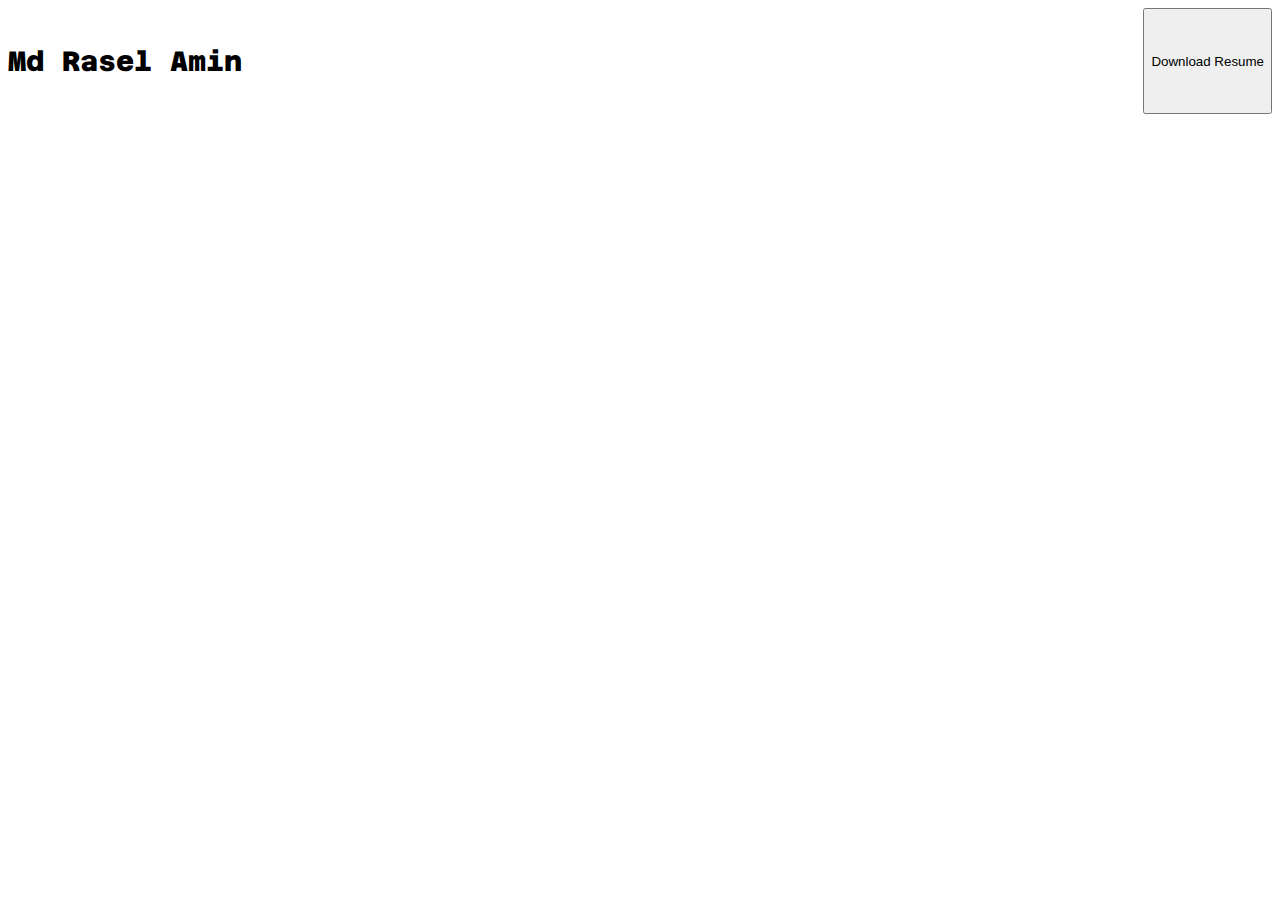
==== index.html @ bca52b72 "first commit" ====
<!DOCTYPE html>
<html lang="en">
<head>
    <meta charset="UTF-8">
    <meta name="viewport" content="width=device-width, initial-scale=1.0">
    <title>First Assignment by programming hero</title>
    <link rel="preconnect" href="https://fonts.googleapis.com">
<link rel="preconnect" href="https://fonts.gstatic.com" crossorigin>
<link href="https://fonts.googleapis.com/css2?family=Azeret+Mono:ital,wght@0,100..900;1,100..900&display=swap" rel="stylesheet">
<link rel="stylesheet" href="style/style.css">
</head>
<body class="azeret-mono-style">
    <div class="header-part-1">
        <h4>Md Rasel Amin</h4>
        <input type="button" value="Download Resume">
    </div>
    
</body>
</html>
---- style/style.css ----
.azeret-mono-style {
  font-family: Azeret Mono, monospace;
  font-optical-sizing: auto;
  
  font-style: normal;
}
/* header style start */
.header-part-1 {
    display: flex;
    justify-content: space-between;
}

.header-part-1>h4 {
    font-weight: 800;
    font-size: 28px;
}
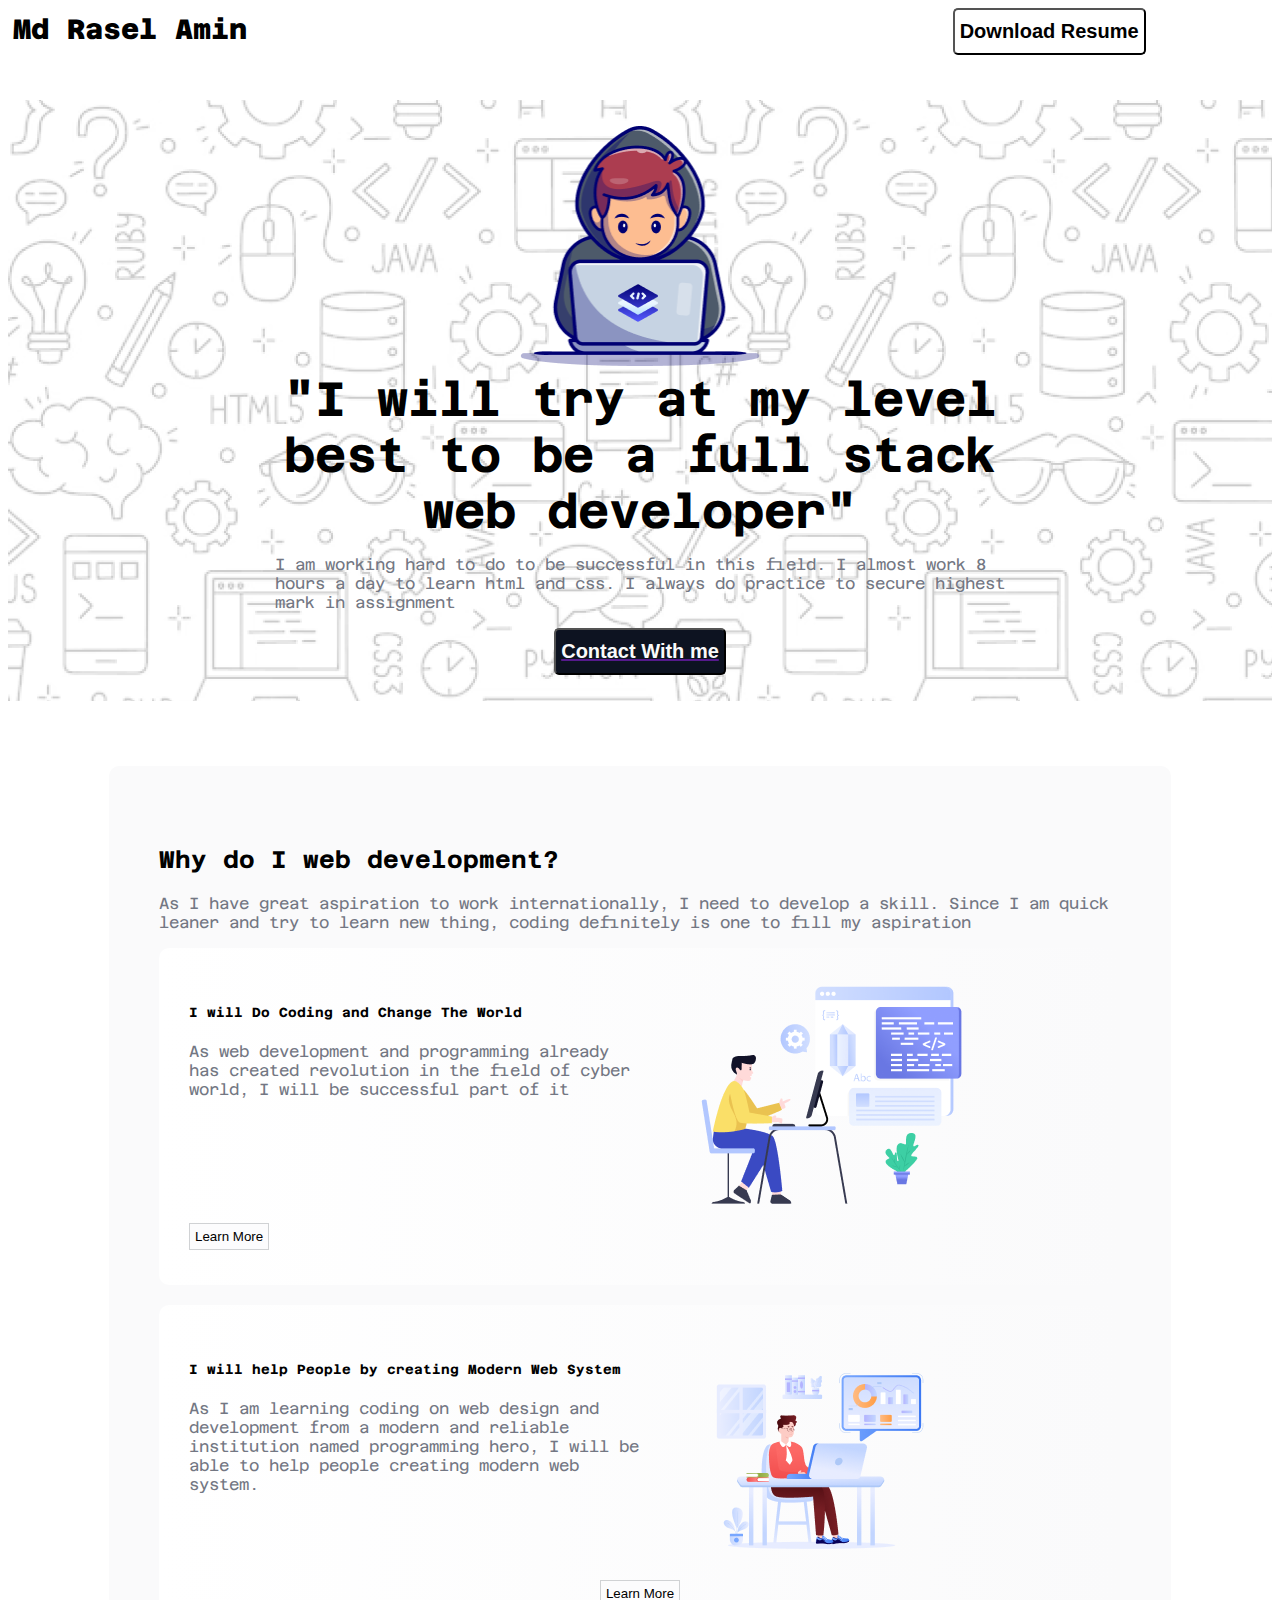
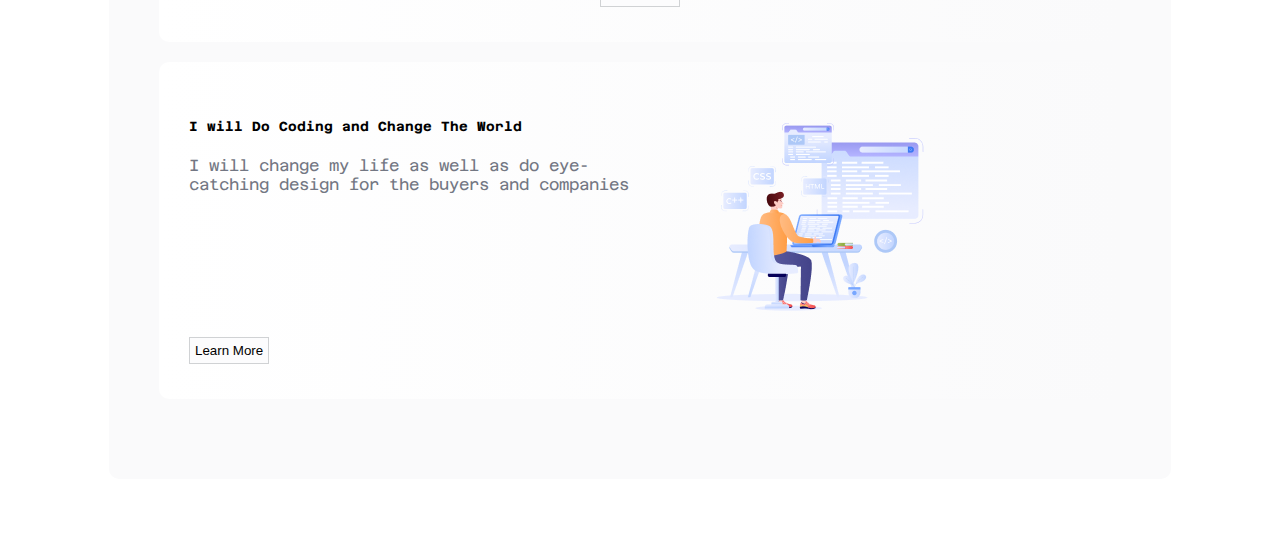
==== commit fa1cc523: "Added header and main section" ====
--- a/index.html
+++ b/index.html
@@ -10,10 +10,61 @@
 <link rel="stylesheet" href="style/style.css">
 </head>
 <body class="azeret-mono-style">
-    <div class="header-part-1">
-        <h4>Md Rasel Amin</h4>
-        <input type="button" value="Download Resume">
-    </div>
+    <header>
+        <div class="header-part-1">
+            <h4>Md Rasel Amin</h4>
+            <button>Download Resume</button>
+        </div>
+        <section class="header-main-section">
+            <div class="img-and-content-container">
+                <img style="align-items: center;" src="images/Group.png" alt="">
+            <h2>"I will try at my level best to be a full stack web developer"</h2>
+            <p class="common-description">I am working hard to do to be successful in this field. I almost work 8 hours a day to learn html and css. I always do practice to secure highest mark in assignment</p>
+            <a href=""><button>Contact With me</button></a>
+            </div>
+        </section>
+    </header>
+    <main>
+        <div class="main-purpose-coding">
+            <div class="heading-of-coding-purpose-description">
+                <h2>Why do I web development?</h2>
+                <p class="common-description">As I have great aspiration to work internationally, I need to develop a skill. Since I am quick leaner and try to learn new thing, coding definitely is one to fill my aspiration</p>
+                <div class="purpose-container">
+                    <div class="webdev-purpose-block">
+                        <div class="first-purpose">
+                            <div class="header-p-1">
+                                <h5>I will Do Coding and Change The World</h5>
+                        <p class="common-description">As web development and programming already has created revolution in the field of cyber world, I will be successful part of it </p>
+                            </div>
+                        <img src="images/Layer_1.png" alt="">
+                        </div>
+                        <button>Learn More</button>
+                    </div>
+                    <div class="webdev-purpose-block">
+                        <div class="second-purpose">
+                            <div class="header-p-2">
+                                <h5>I will help People by creating Modern Web System</h5>
+                        <p class="common-description">As I am learning coding on web design and development from a modern and reliable institution named programming hero, I will be able to help people creating modern web system.</p>
+                            </div>
+                        <img src="images/Group 3.png" alt="">
+                        </div>
+                        <button class="middle-button">Learn More</button>
+    
+                    </div>
+                    <div class="webdev-purpose-block">
+                        <div class="third-purpose">
+                            <div class="header-p-3">
+                                <h5>I will Do Coding and Change The World</h5>
+                        <p class="common-description">I will change my life as well as do eye-catching design for the buyers and companies</p>
+                            </div>
+                        <img src="images/Group 4.png" alt="">
+                        </div>
+                        <button>Learn More</button>
+                    </div>
+                </div>
+            </div>
+        </div>
+    </main>
     
 </body>
 </html>--- a/style/style.css
+++ b/style/style.css
@@ -6,8 +6,16 @@
   
   font-style: normal;
 }
+
+/* Shared style  */
+.common-description{
+    color: #737783;
+    font-weight: 400;
+    font-size: 16px;
+}
 /* header style start */
 .header-part-1 {
+    width: 90%;
     display: flex;
     justify-content: space-between;
 }
@@ -15,4 +23,91 @@
 .header-part-1>h4 {
     font-weight: 800;
     font-size: 28px;
+    margin: 5px;
 }
+
+.header-part-1>button {
+    font-weight: 600;
+    font-size: 20px;
+    background-color: #ffffff;
+    border-radius: 5px;
+    padding: 10px 5px;
+    border: 1px solod #cdcdcd;
+}
+
+.header-main-section {
+    background-image: url(../images/Hero-bg.png);
+}
+
+.img-and-content-container {
+    margin: 45px 241px;
+    justify-content: center;
+    padding: 26px;
+}
+
+    
+
+
+.img-and-content-container>img {
+  display: block;
+  margin: auto;
+  width: 240px;
+  height: 240px;
+}
+    
+.img-and-content-container>h2 {
+    font-weight: 800px;
+    font-size: 48px;
+    text-align: center;
+    margin: 5px;
+}
+
+.img-and-content-container button {
+    font-weight: 600;
+    font-size: 20px;
+    background-color: #0d1321;
+    border-radius: 5px;
+    padding: 10px 5px;
+    color: #fafafa;
+    margin: auto;
+    display: block;
+    
+}
+
+/* main style part start */
+
+.heading-of-coding-purpose-description {
+    background-color: #fafafb;
+    border-radius: 10px;
+    margin: 65px 101px;
+    padding: 60px 50px;
+
+}
+
+.webdev-purpose-block {
+    background-image: linear-gradient(to right, #ffffff, #fafafb) ;
+    margin-bottom: 20px;
+      border-radius: 10px;
+      padding: 35px 30px;
+}
+
+.first-purpose, .second-purpose, .third-purpose {
+    display: flex;
+    gap: 60px;  
+}
+
+.header-p-1, .header-p-2, .header-p-3 {
+    width: 50%;
+} 
+
+.webdev-purpose-block button {
+    border: 1px solid #d0d2d4;
+    background-color: #fcfcfd;
+    padding: 5px;
+}
+
+.middle-button {
+    display: block;
+    margin: auto;
+}
+
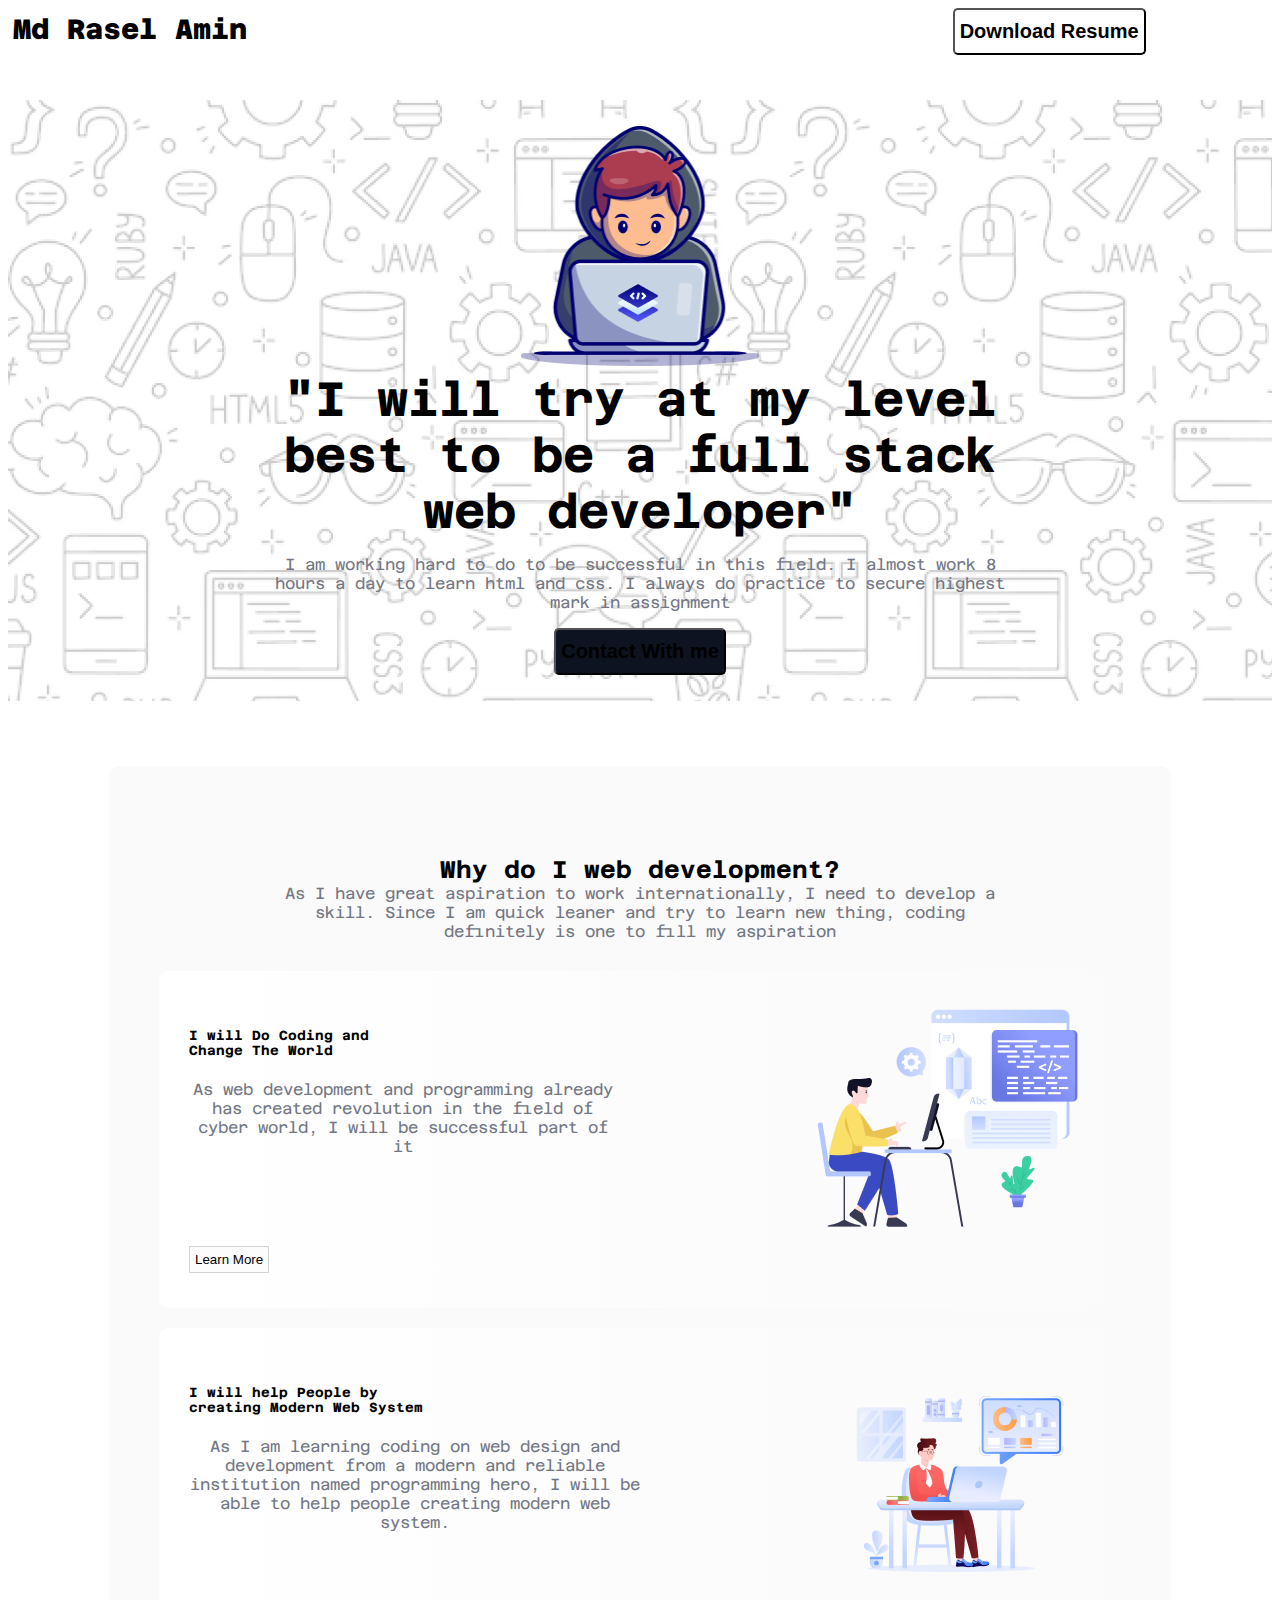
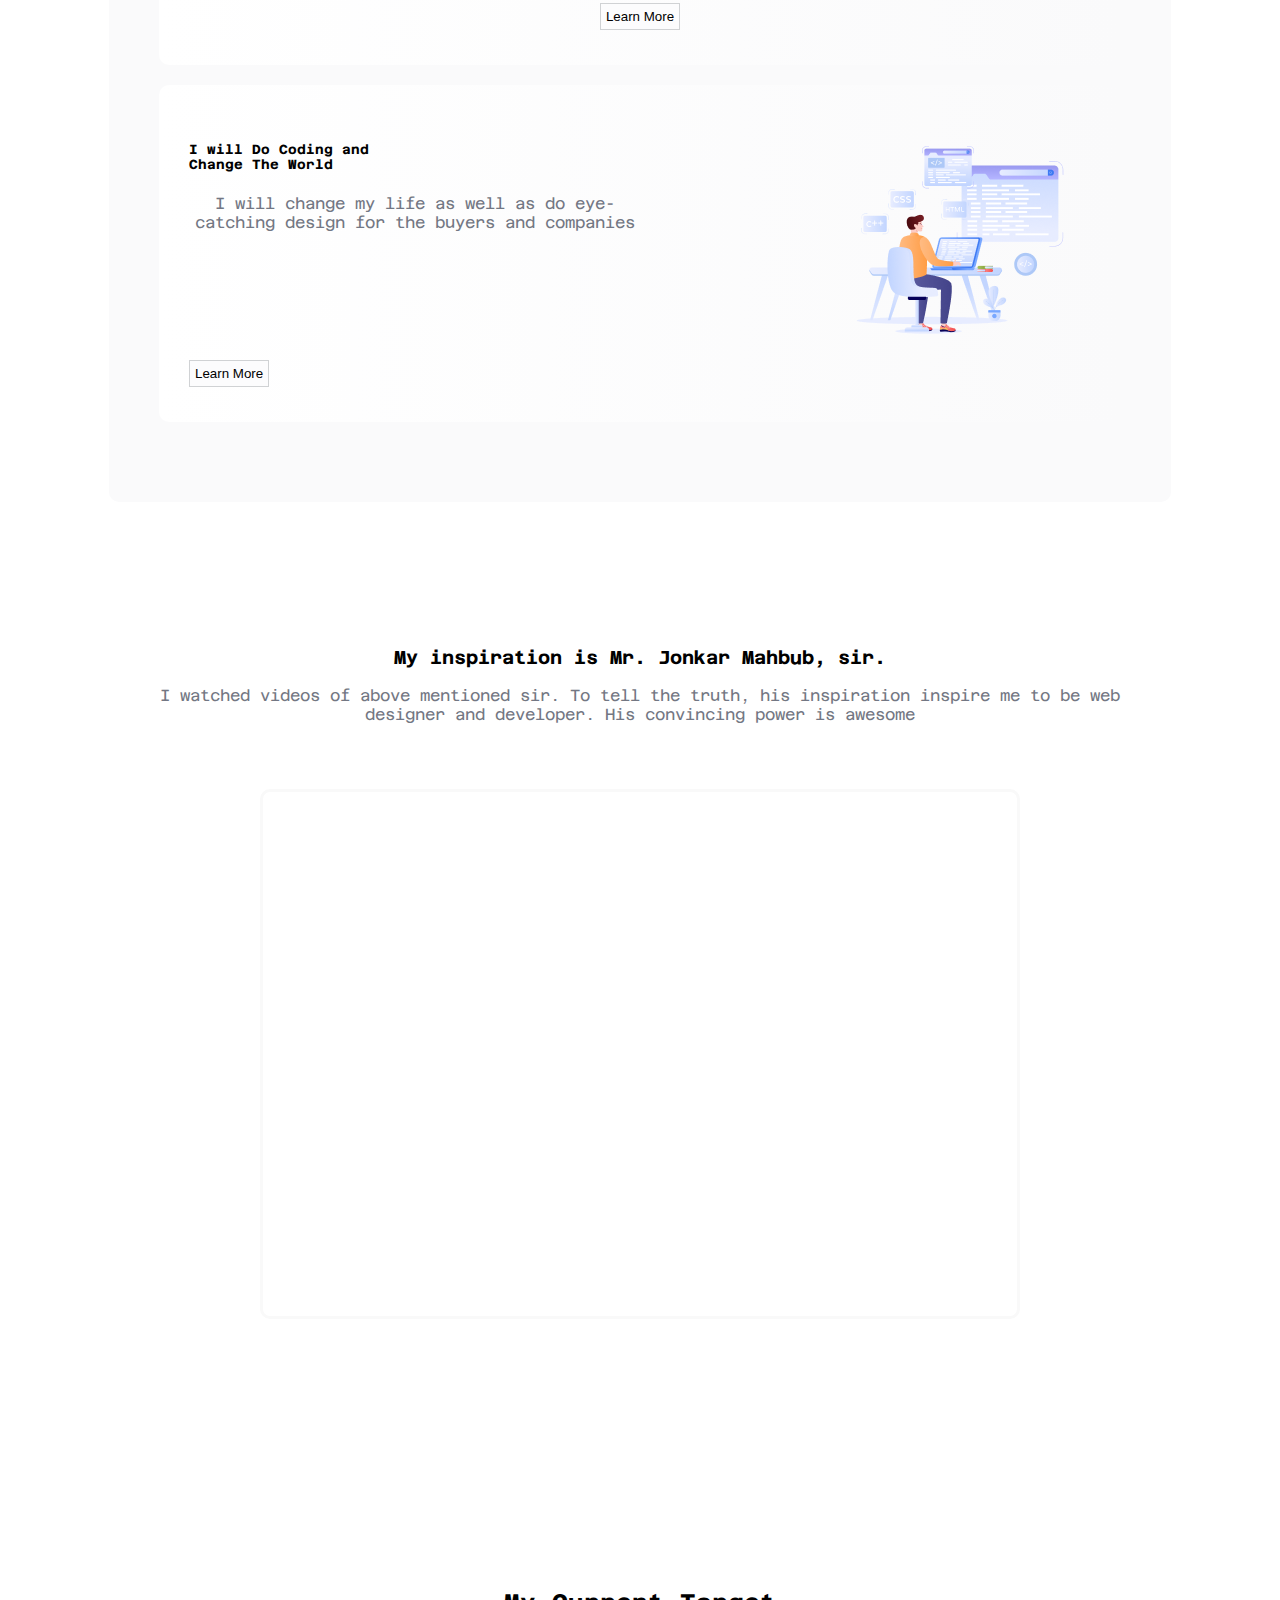
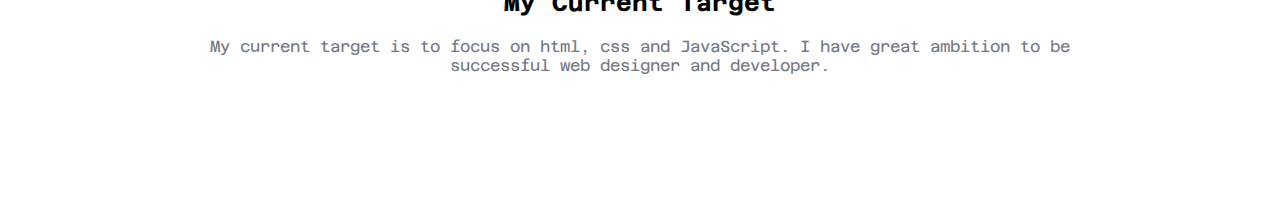
==== commit d437c81f: "git commit on design of video part and target" ====
--- a/index.html
+++ b/index.html
@@ -20,20 +20,22 @@
                 <img style="align-items: center;" src="images/Group.png" alt="">
             <h2>"I will try at my level best to be a full stack web developer"</h2>
             <p class="common-description">I am working hard to do to be successful in this field. I almost work 8 hours a day to learn html and css. I always do practice to secure highest mark in assignment</p>
-            <a href=""><button>Contact With me</button></a>
+            <a style="text-decoration: none;" href=""><button>Contact With me</button></a>
             </div>
         </section>
     </header>
     <main>
         <div class="main-purpose-coding">
             <div class="heading-of-coding-purpose-description">
-                <h2>Why do I web development?</h2>
+                <div class="main-heading-purpose">
+                    <h2>Why do I web development?</h2>
                 <p class="common-description">As I have great aspiration to work internationally, I need to develop a skill. Since I am quick leaner and try to learn new thing, coding definitely is one to fill my aspiration</p>
+                </div>
                 <div class="purpose-container">
                     <div class="webdev-purpose-block">
                         <div class="first-purpose">
                             <div class="header-p-1">
-                                <h5>I will Do Coding and Change The World</h5>
+                                <h5>I will Do Coding and <br> Change The World</h5>
                         <p class="common-description">As web development and programming already has created revolution in the field of cyber world, I will be successful part of it </p>
                             </div>
                         <img src="images/Layer_1.png" alt="">
@@ -43,7 +45,7 @@
                     <div class="webdev-purpose-block">
                         <div class="second-purpose">
                             <div class="header-p-2">
-                                <h5>I will help People by creating Modern Web System</h5>
+                                <h5>I will help People by <br> creating Modern Web System</h5>
                         <p class="common-description">As I am learning coding on web design and development from a modern and reliable institution named programming hero, I will be able to help people creating modern web system.</p>
                             </div>
                         <img src="images/Group 3.png" alt="">
@@ -54,7 +56,7 @@
                     <div class="webdev-purpose-block">
                         <div class="third-purpose">
                             <div class="header-p-3">
-                                <h5>I will Do Coding and Change The World</h5>
+                                <h5>I will Do Coding and <br> Change The World</h5>
                         <p class="common-description">I will change my life as well as do eye-catching design for the buyers and companies</p>
                             </div>
                         <img src="images/Group 4.png" alt="">
@@ -65,6 +67,21 @@
             </div>
         </div>
     </main>
-    
+    <section class="my-inspiration-part">
+        <div class="my-inspiration-header-p">
+            <h3>My inspiration is Mr. Jonkar Mahbub, sir.</h3>
+            <p class="common-description">I watched videos of above mentioned sir. To tell the truth, his inspiration inspire me to be web designer and developer. His convincing power is awesome</p>
+        </div>
+        <div class="video-part">
+            <iframe width="750" height="400" src="https://www.youtube-nocookie.com/embed/i4laq6e_B6U?si=8ZpZ2L2BCffNDbyk" title="YouTube video player" frameborder="0" allow="accelerometer; autoplay; clipboard-write; encrypted-media; gyroscope; picture-in-picture; web-share" referrerpolicy="strict-origin-when-cross-origin" allowfullscreen></iframe>
+        </div>
+
+    </section>
+    <section class="current-target">
+        <h2>My Current Target</h2>
+        <p class="common-description">My current target is to focus on html, css and JavaScript. I have great ambition to be successful web designer and developer.</p>
+
+
+    </section>
 </body>
 </html>--- a/style/style.css
+++ b/style/style.css
@@ -68,11 +68,12 @@
     background-color: #0d1321;
     border-radius: 5px;
     padding: 10px 5px;
-    color: #fafafa;
+    
     margin: auto;
     display: block;
     
 }
+
 
 /* main style part start */
 
@@ -93,7 +94,7 @@
 
 .first-purpose, .second-purpose, .third-purpose {
     display: flex;
-    gap: 60px;  
+    gap: 200px;  
 }
 
 .header-p-1, .header-p-2, .header-p-3 {
@@ -105,9 +106,69 @@
     background-color: #fcfcfd;
     padding: 5px;
 }
+.main-heading-purpose {
+    margin: 30px;
+
+}
+
+.main-heading-purpose h2 {
+    width: 60%;
+    margin: auto;
+    text-align: center;
+}
+.main-heading-purpose p {
+    width: 80%;
+    margin: auto;
+    text-align: center;
+}
+
 
 .middle-button {
     display: block;
     margin: auto;
 }
 
+/* main style part end */
+
+/* inspiration style part start */
+
+.my-inspiration-part {
+    border-radius: 10px;
+    margin: 65px 101px;
+    padding: 60px 50px;
+
+}
+
+.my-inspiration-header-p h3,p {
+    text-align: center;
+} 
+
+.video-part {
+    border-radius: 10px;
+    margin: 65px 101px;
+    padding: 60px 50px;
+    border: 3px solid #f9f9f9;
+}
+
+/* inspiration style part end */
+
+.current-target h2 {
+    text-align: center;
+}
+
+.current-target {
+    border-radius: 10px;
+    margin: 65px 101px;
+    padding: 60px 50px;
+    
+}
+
+.current-target p {
+    width: ;
+    text-align: center;
+
+}
+
+
+
+
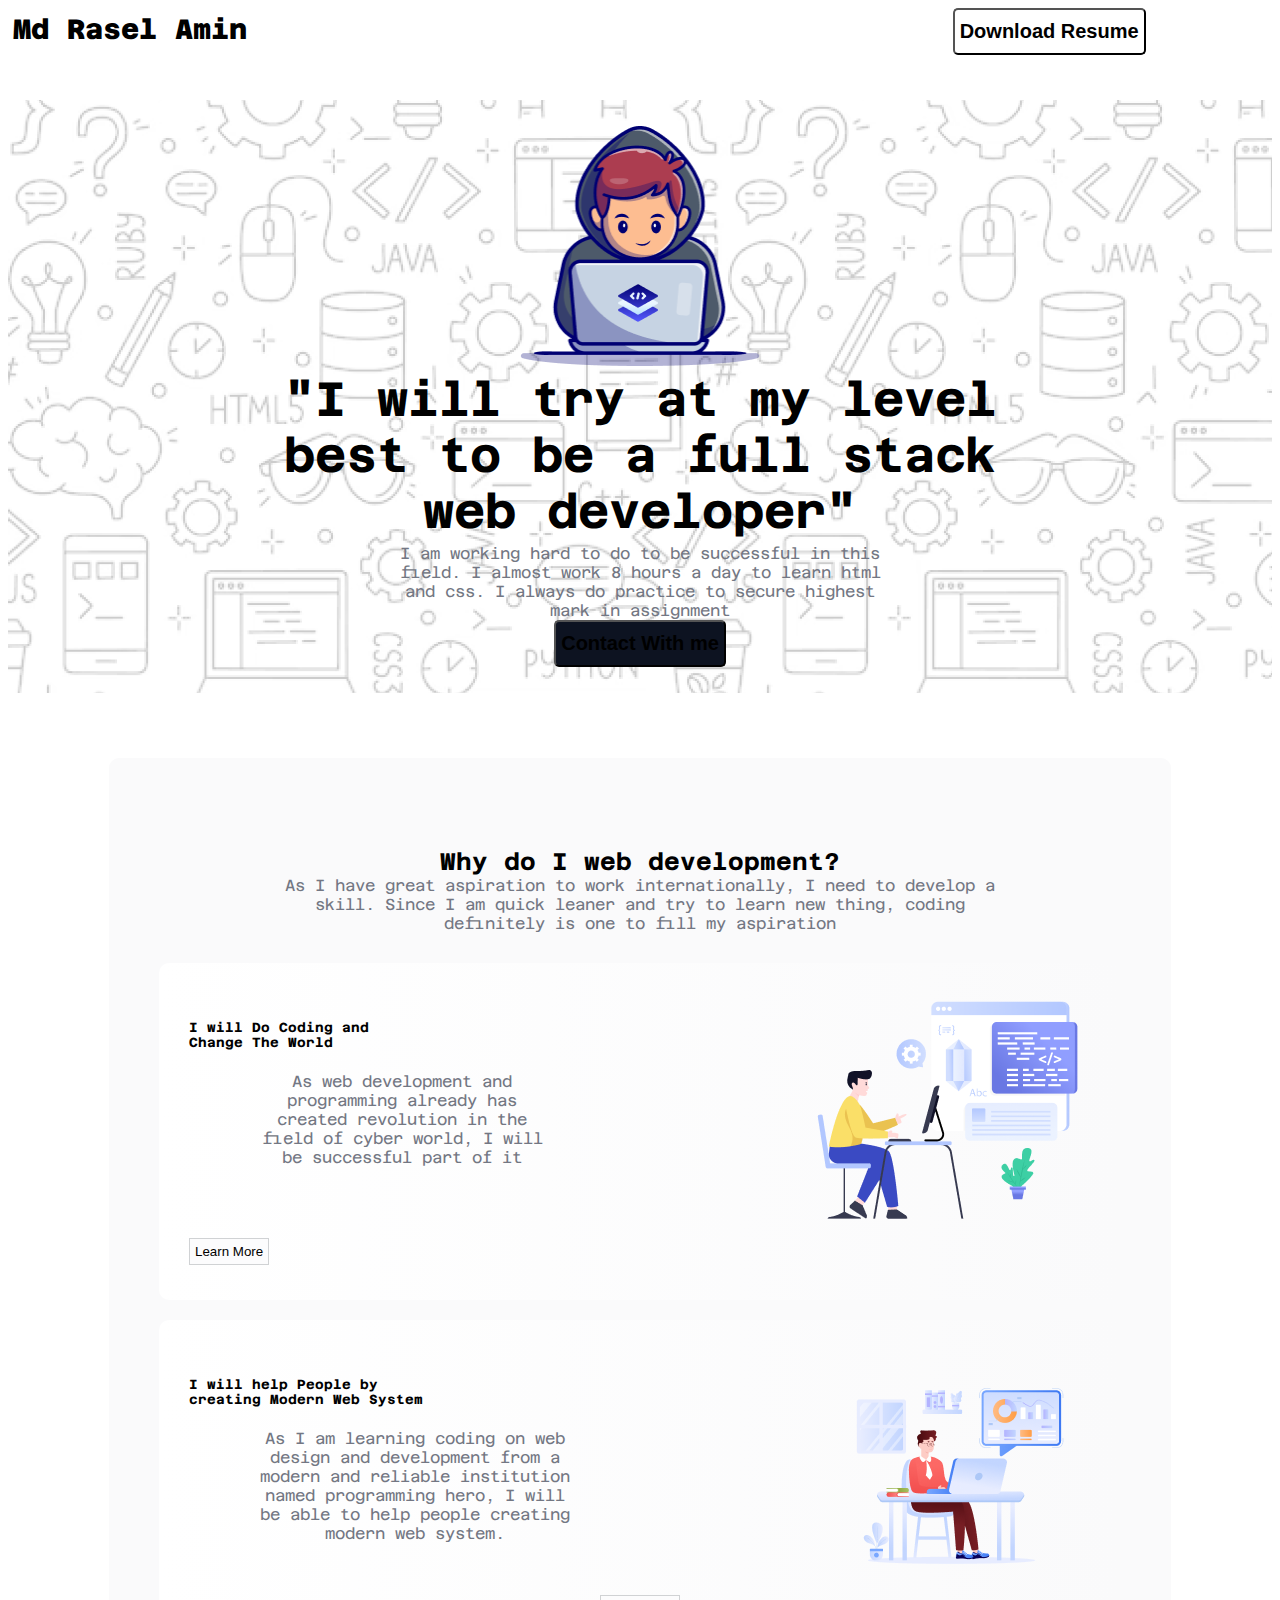
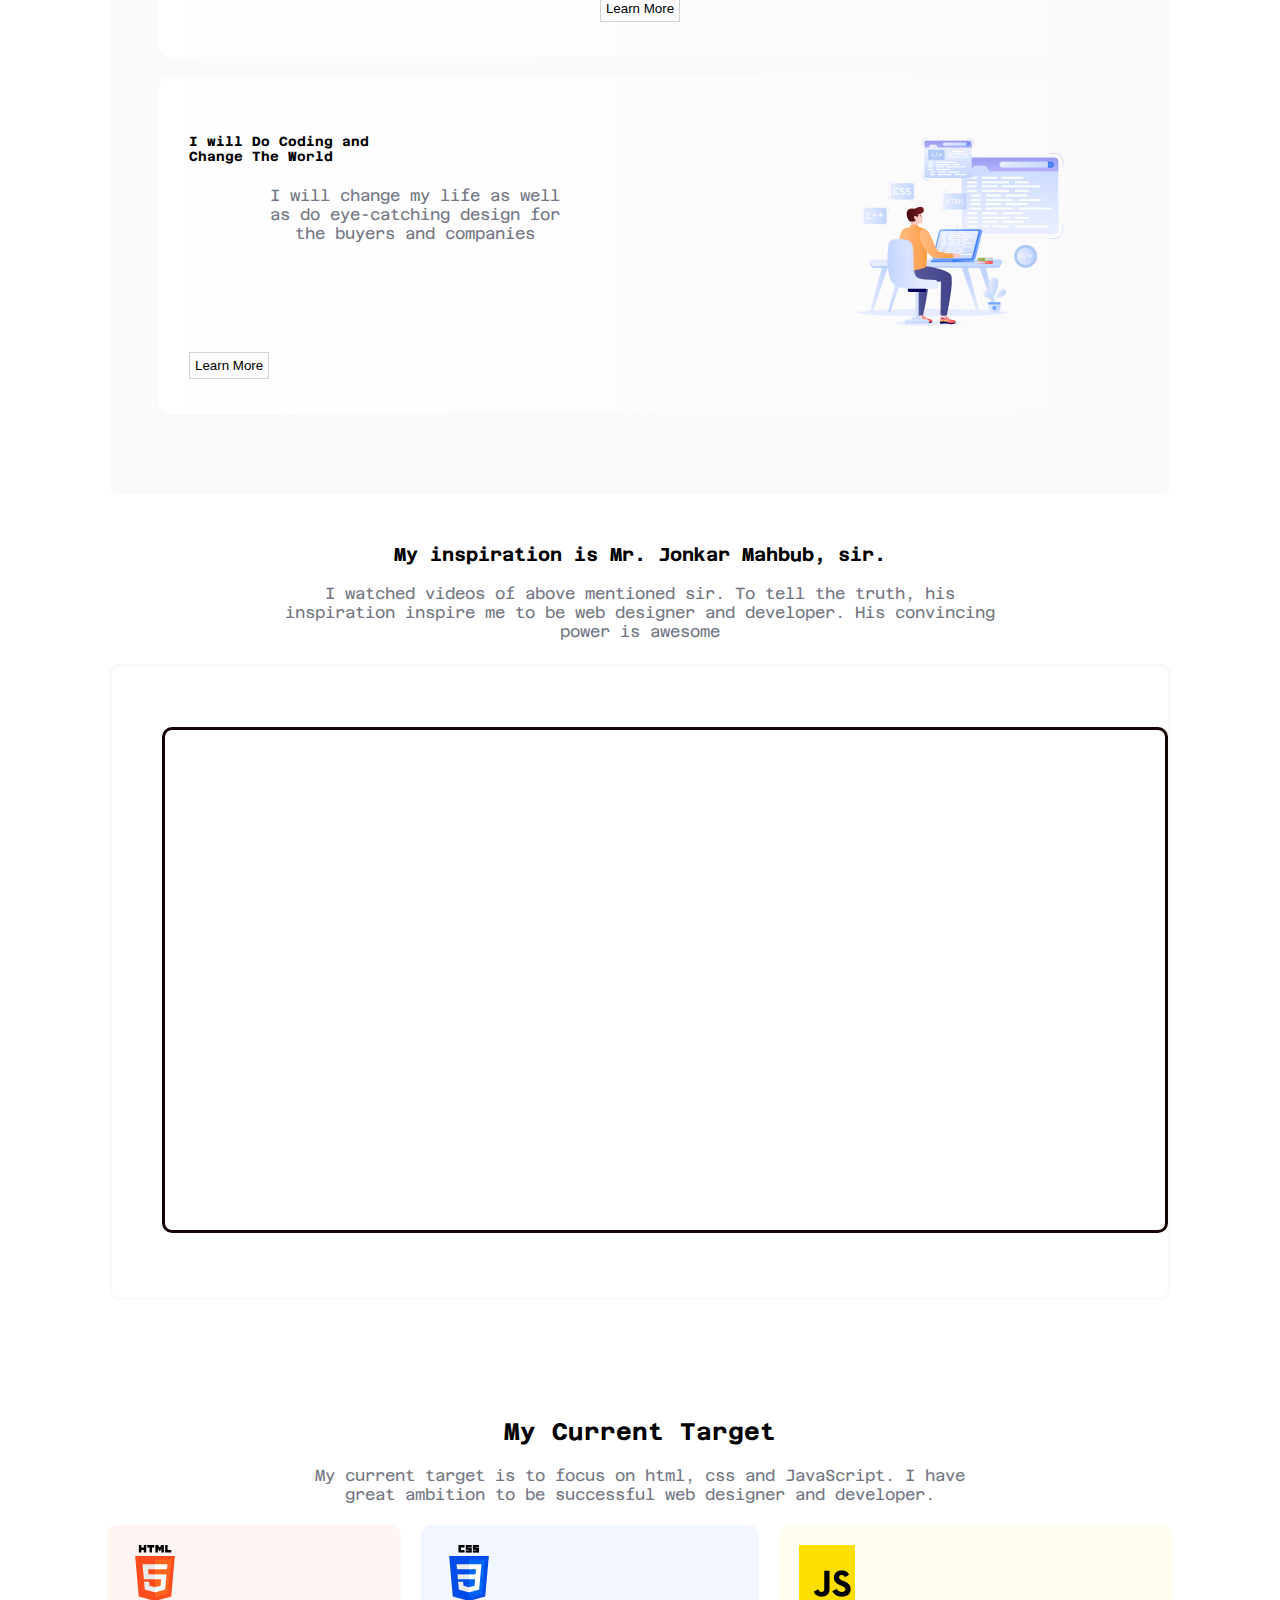
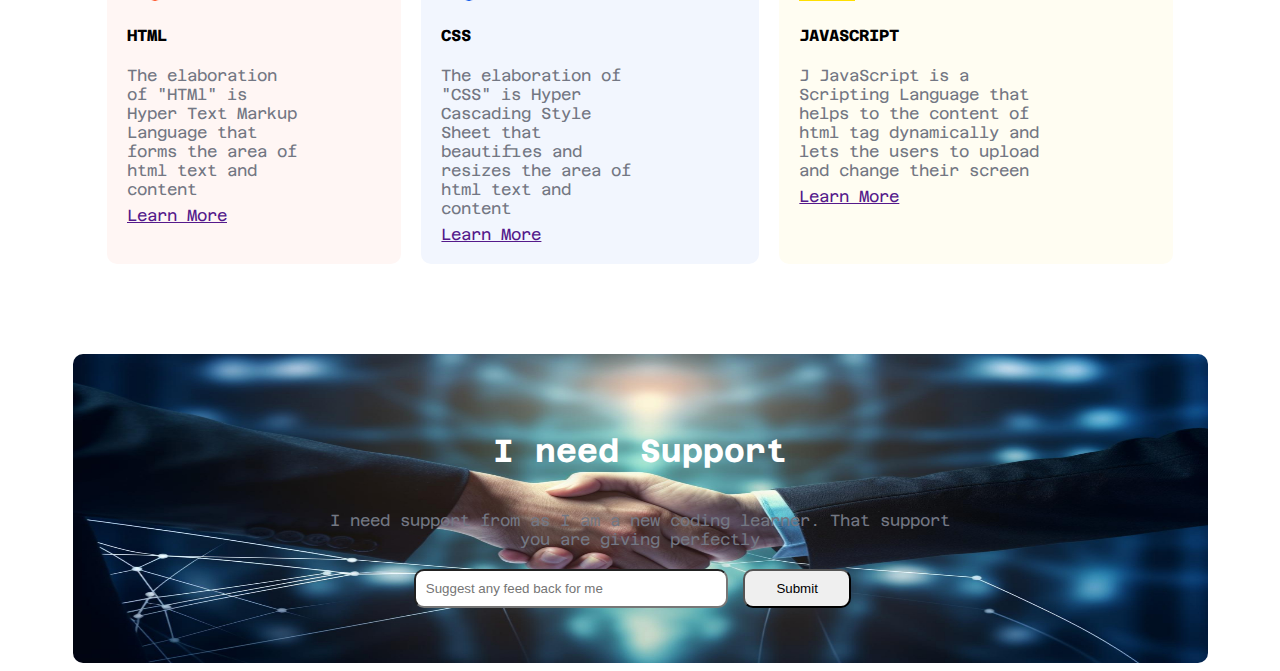
==== commit 2ebc66a1: "git commit with the design of footer and video part" ====
--- a/index.html
+++ b/index.html
@@ -69,19 +69,51 @@
     </main>
     <section class="my-inspiration-part">
         <div class="my-inspiration-header-p">
-            <h3>My inspiration is Mr. Jonkar Mahbub, sir.</h3>
+            <h3>My inspiration is Mr. Jonkar Mahbub, sir.</h3><br>
             <p class="common-description">I watched videos of above mentioned sir. To tell the truth, his inspiration inspire me to be web designer and developer. His convincing power is awesome</p>
         </div>
         <div class="video-part">
-            <iframe width="750" height="400" src="https://www.youtube-nocookie.com/embed/i4laq6e_B6U?si=8ZpZ2L2BCffNDbyk" title="YouTube video player" frameborder="0" allow="accelerometer; autoplay; clipboard-write; encrypted-media; gyroscope; picture-in-picture; web-share" referrerpolicy="strict-origin-when-cross-origin" allowfullscreen></iframe>
+            <iframe width="1000" height="500" src="https://www.youtube-nocookie.com/embed/i4laq6e_B6U?si=8ZpZ2L2BCffNDbyk" title="YouTube video player" frameborder="0" allow="accelerometer; autoplay; clipboard-write; encrypted-media; gyroscope; picture-in-picture; web-share" referrerpolicy="strict-origin-when-cross-origin" allowfullscreen></iframe>
         </div>
 
     </section>
     <section class="current-target">
-        <h2>My Current Target</h2>
+        <div class="target-description">
+            <h2>My Current Target</h2>
         <p class="common-description">My current target is to focus on html, css and JavaScript. I have great ambition to be successful web designer and developer.</p>
+        </div>
+        <div class="html-css-javascript">
+            <div class="html common-style">
+                <img src="images/html.png" alt="html">
+                <h4>HTML</h4>
+                <p class="common-description">The elaboration of "HTMl" is Hyper Text Markup Language that forms the area of html text and content</p>
+                <a href="">Learn More</a>
+            </div>
+            <div class="css common-style"> 
+                <img src="images/css.png" alt="css">
+                <h4>CSS</h4>
+                <p class="common-description">The elaboration of "CSS" is Hyper Cascading Style Sheet that beautifies and resizes the area of html text and content</p>
+                <a href="">Learn More</a>
+            </div>
+            <div class="javaScript common-style"> 
+                <img src="images/js.png" alt="java">
+                <h4>JAVASCRIPT</h4>
+                <p class="common-description">J JavaScript is a Scripting Language that helps to the content of html tag dynamically and lets the users to upload and change their screen</p>
+                <a href="">Learn More</a>
+            </div>
+        </div>
 
 
     </section>
+
+    <footer>
+        <section class="footer-section">
+            <h4>I need Support</h4>
+            <p class="common-description">I need support from as I am a new coding learner. That support you are giving perfectly</p>
+            <div class="footer-input">
+                <input type="text" placeholder="Suggest any feed back for me"> <input type="submit" value="Submit">
+            </div>
+        </section>
+    </footer>
 </body>
 </html>--- a/style/style.css
+++ b/style/style.css
@@ -134,22 +134,29 @@
 
 .my-inspiration-part {
     border-radius: 10px;
-    margin: 65px 101px;
+    margin: -76px 51px;
     padding: 60px 50px;
 
 }
 
 .my-inspiration-header-p h3,p {
     text-align: center;
+    width: 70%;
+    margin: auto;
 } 
 
 .video-part {
     border-radius: 10px;
-    margin: 65px 101px;
+    margin: 23px 0px;
     padding: 60px 50px;
     border: 3px solid #f9f9f9;
 }
 
+iframe {
+    border-radius: 10px;
+    border: 3px solid #140303;
+}
+
 /* inspiration style part end */
 
 .current-target h2 {
@@ -158,17 +165,100 @@
 
 .current-target {
     border-radius: 10px;
-    margin: 65px 101px;
-    padding: 60px 50px;
-    
-}
-
-.current-target p {
-    width: ;
-    text-align: center;
-
-}
-
-
-
-
+    margin: 20px 39px;
+    padding: 60px 50px;
+   
+    
+}
+
+.target-description {
+    margin: -49px 1px;
+    padding: 60px 50px;
+}
+
+.current-target>p {
+    width: 100%;
+    text-align: center;
+
+}
+
+.html-css-javascript {
+    display: flex;
+}
+.html-css-javascript h4 {
+    text-align: left;
+}
+
+.html-css-javascript p {
+    text-align: left;
+    margin: 7px 0;
+    
+    
+
+}
+
+.html-css-javascript p a {
+    color: #0d1321;
+}
+
+.html {
+    background: #fff6f4;
+}
+.css {
+   background: #f2f6fe; 
+}
+
+.javaScript {
+    background: #fffdf2 ;
+}
+
+.common-style {
+    margin: 10px;
+    padding: 20px;
+    border-radius: 10px;
+}
+
+/* footer style start */
+
+.footer-section {
+    width: 905px;
+    margin: auto;
+    background-image: url(../images/handshake.jpg);
+    padding: 35px 115px;
+    border-radius: 10px;
+    background-repeat: no-repeat;
+    background-size: 100% 100%;
+}
+
+.footer-input {
+    width: 50%;
+    margin: 20px auto;
+    display: flex;
+}
+.footer-section h4 {
+    color: #ffffff;
+    text-align: center;
+    font-size: 32px;
+}
+
+input[type="text"] {
+    width: 400px;
+    padding: 10px;
+    
+}
+
+input[type="submit"] {
+    width: 140px;
+}
+
+ input[type="text"], input[type="submit"] {
+    display: inline-block;
+    margin: auto;
+    padding: 10px;
+    margin-right: 15px;
+    border-radius: 10px;
+    
+ }
+
+
+
